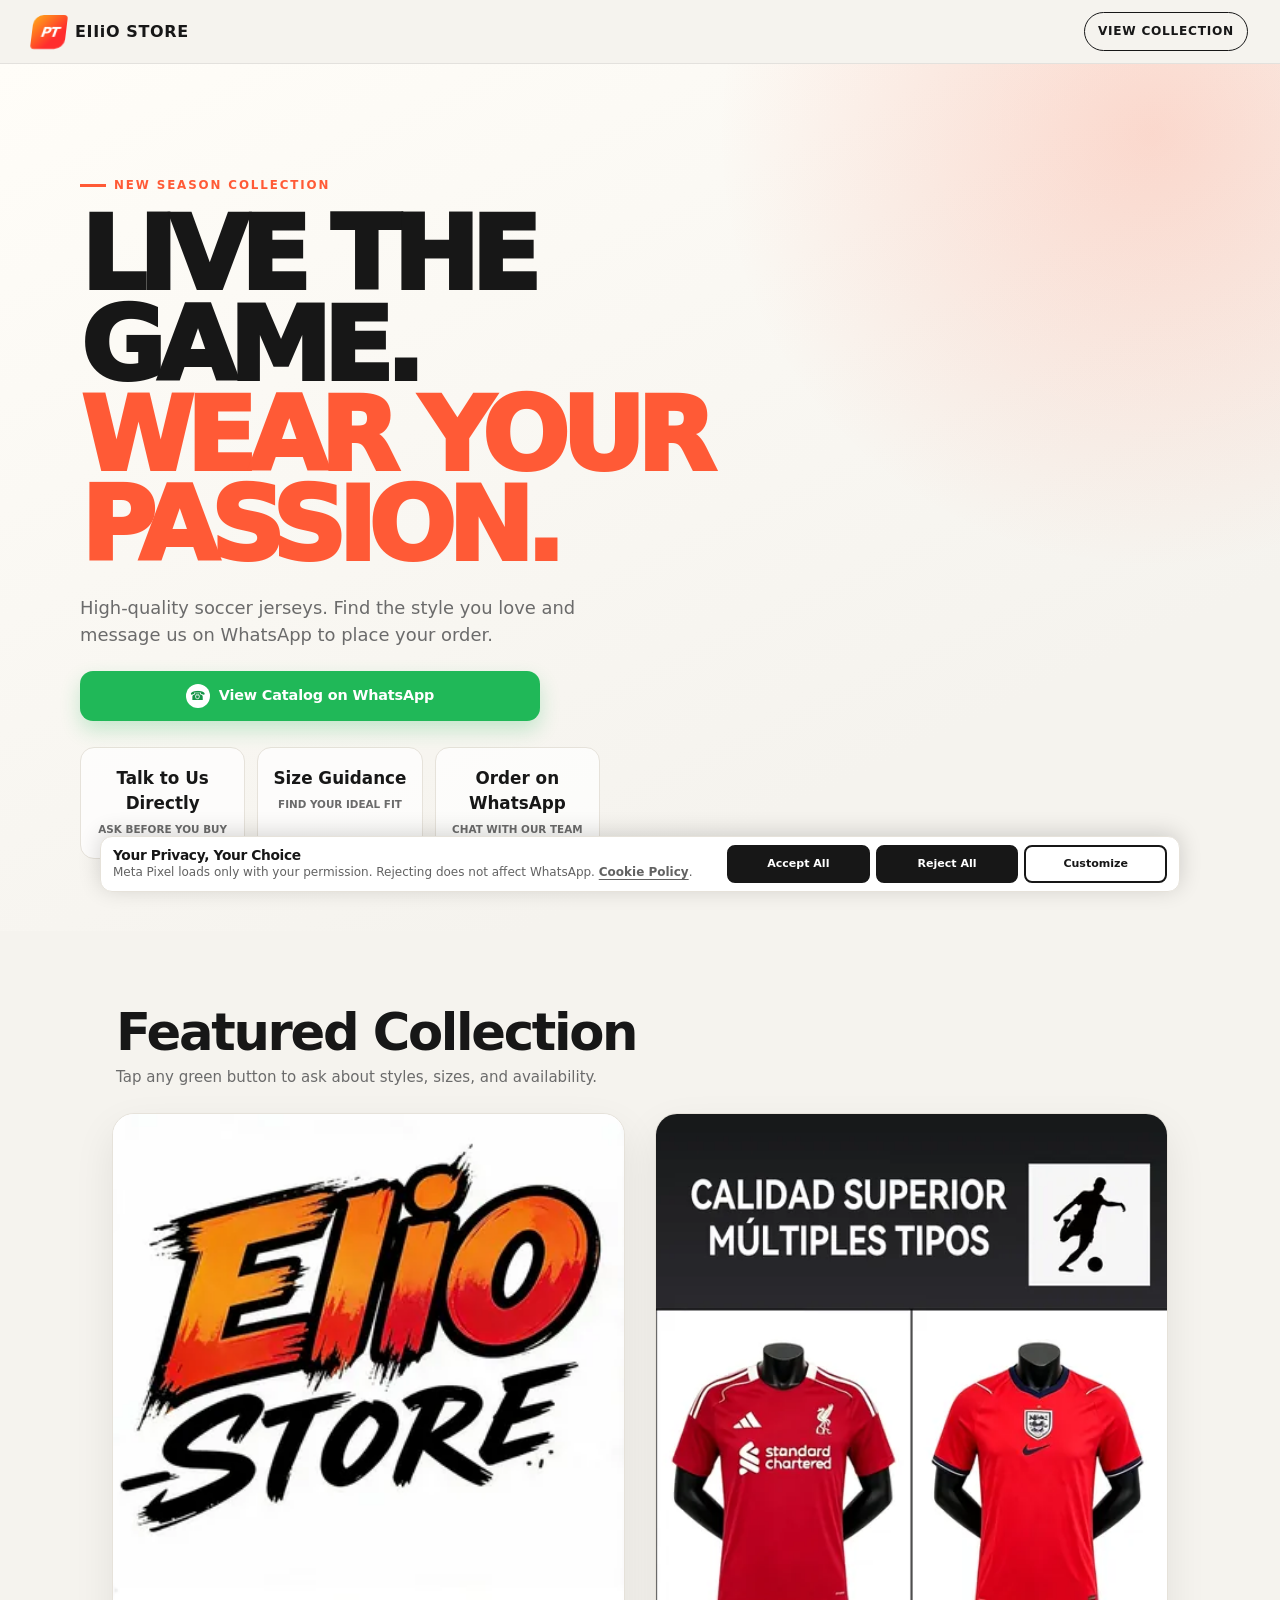
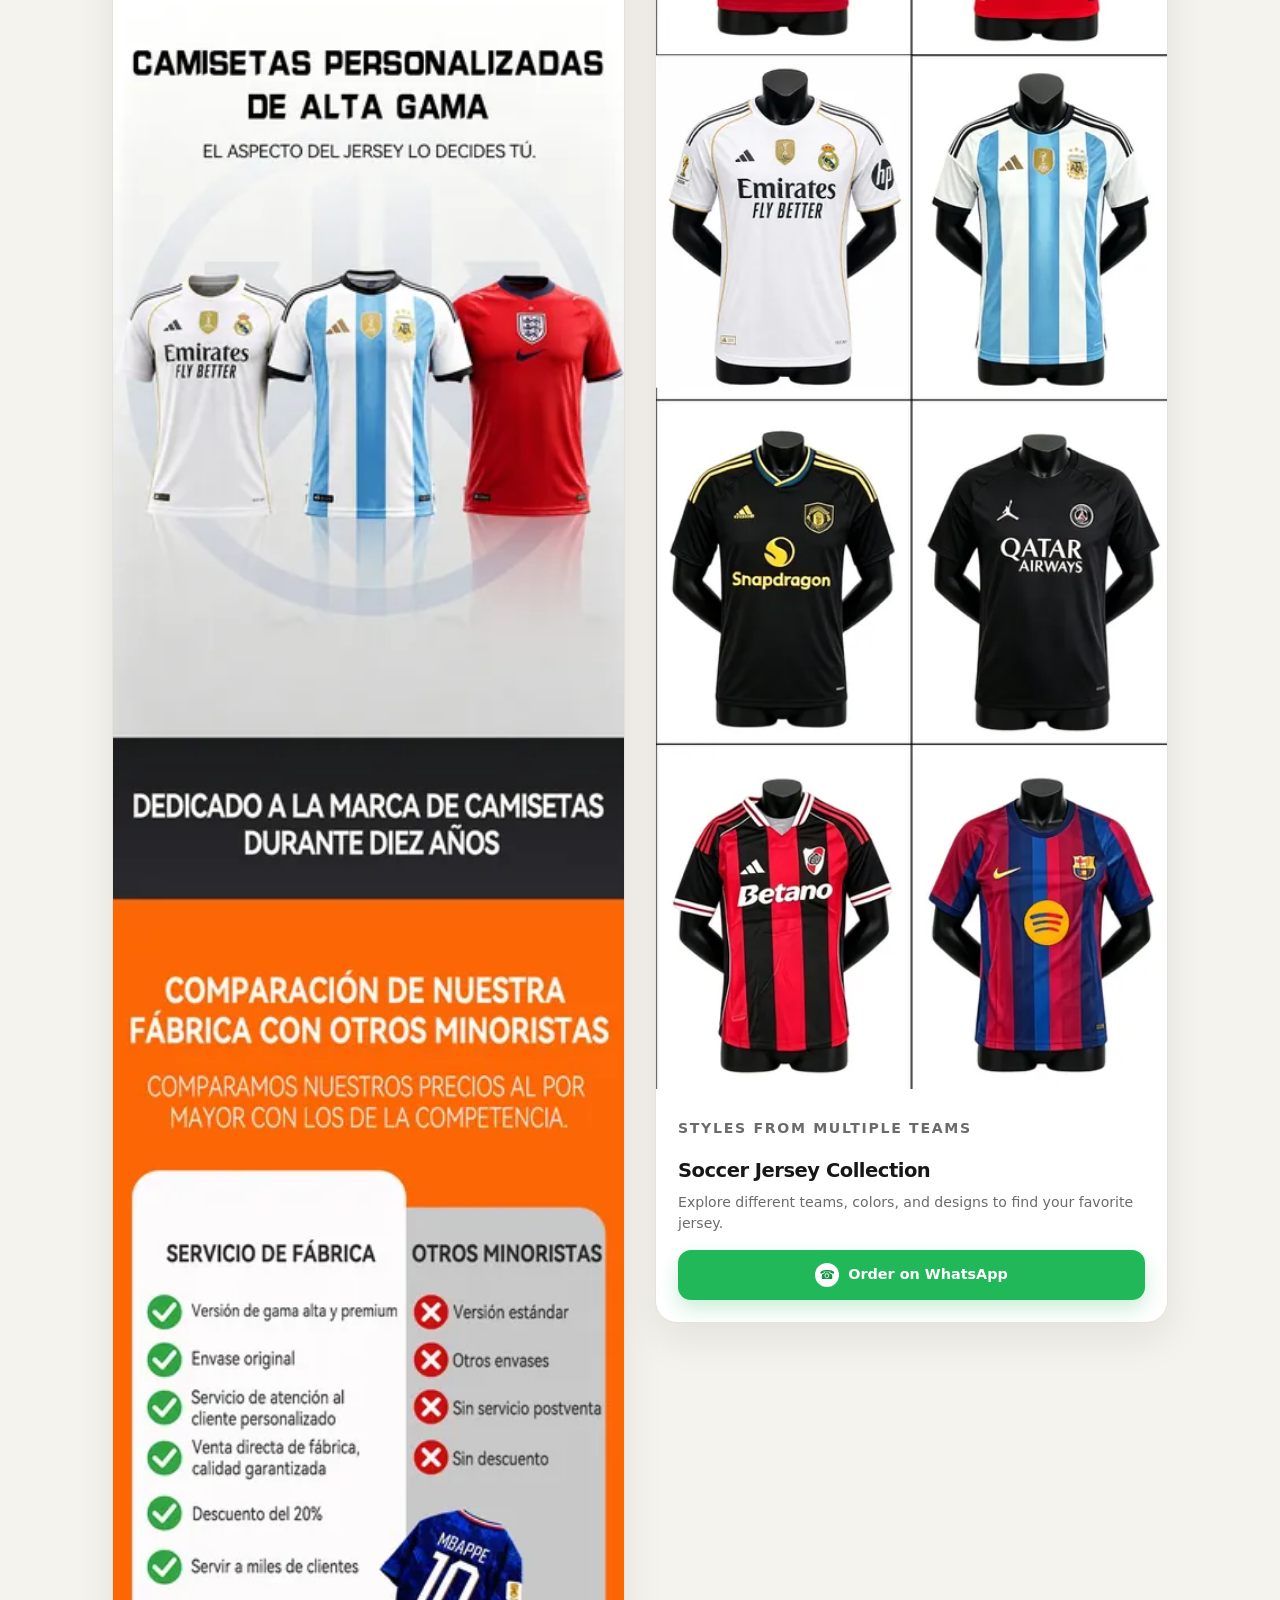
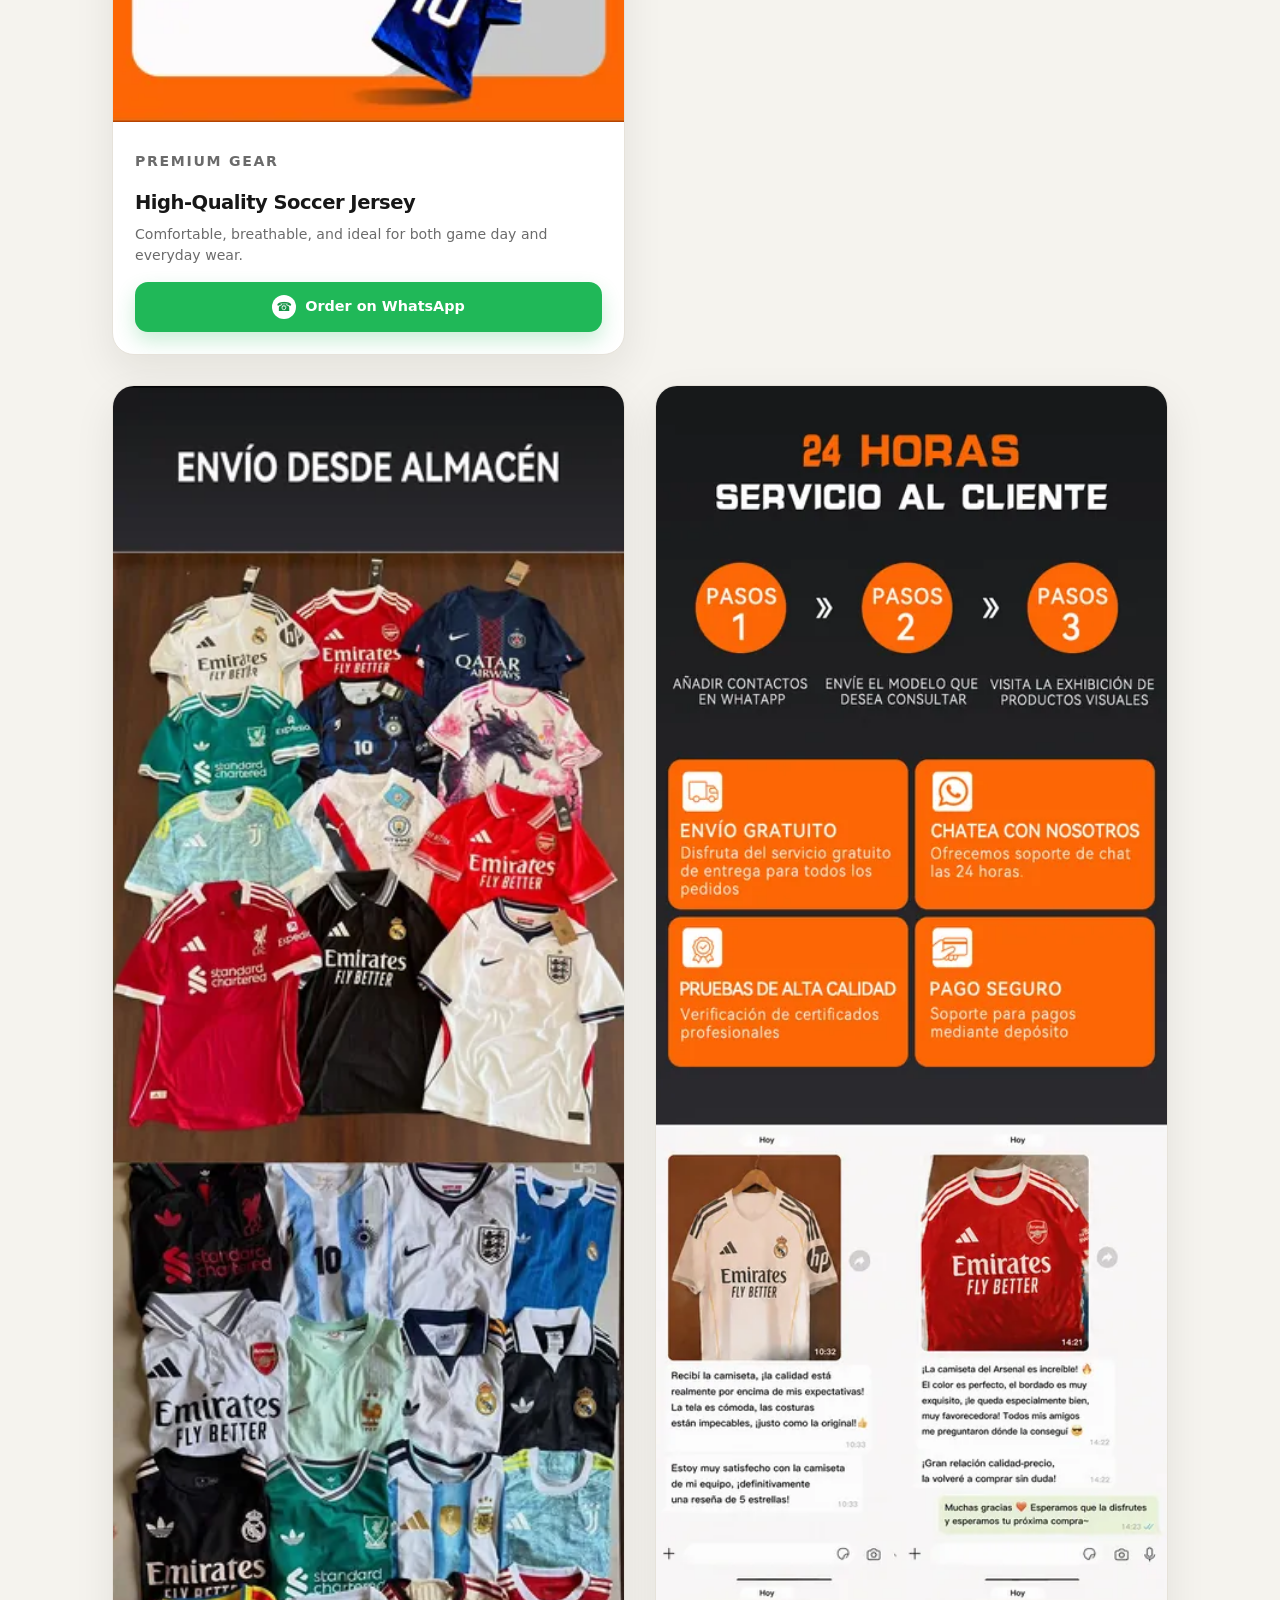
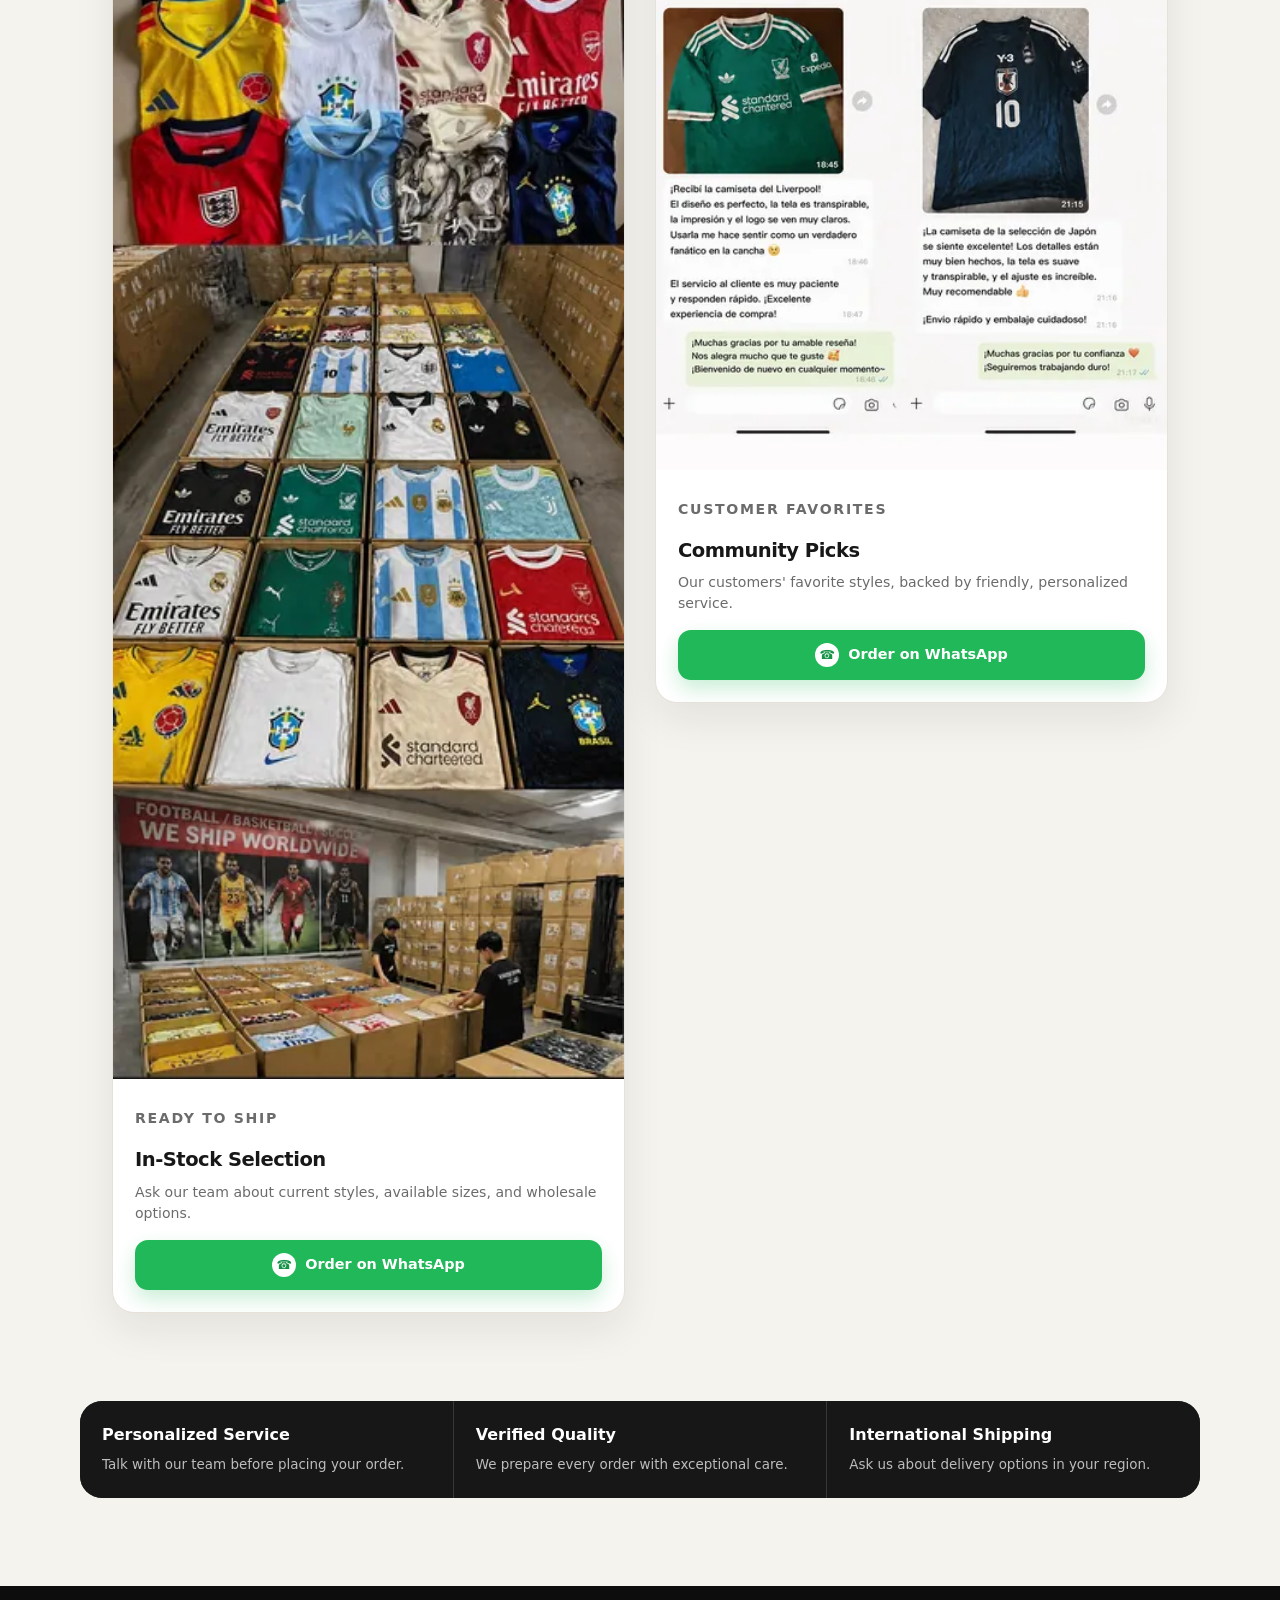
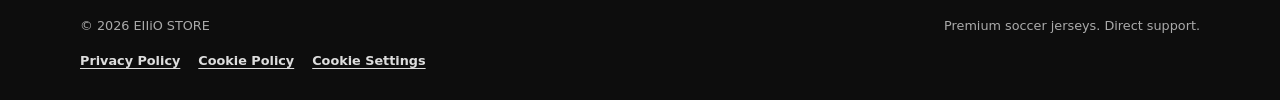
==== index.html @ 29cdb8a1 "Add files via upload" ====
<!doctype html>
<html lang="en">
<head>
  <meta charset="utf-8">
  <meta name="viewport" content="width=device-width, initial-scale=1">
  <meta name="description" content="Explore football-inspired jerseys, multiple styles and personalized name and number options. Contact us on WhatsApp for product details.">
  <meta name="theme-color" content="#171717">
  <meta property="og:title" content="EIIiO STORE | Football Jerseys">
  <meta property="og:description" content="Explore football-inspired jerseys and personalized jersey options. Contact us on WhatsApp for more details.">
  <title>EIIiO STORE | Football Jerseys</title>
  <link rel="stylesheet" href="cookie-consent.css">
  <style>
    :root {
      --ink: #171717;
      --muted: #6b6b6b;
      --paper: #f5f3ee;
      --card: #ffffff;
      --accent: #ff5a36;
      --whatsapp: #20b858;
      --whatsapp-dark: #159447;
      --line: #e6e2da;
      --shadow: 0 16px 40px rgba(30, 24, 18, 0.08);
    }

    * { box-sizing: border-box; }

    html { scroll-behavior: smooth; }

    body {
      margin: 0;
      overflow-x: hidden;
      background: var(--paper);
      color: var(--ink);
      font-family: Inter, ui-sans-serif, system-ui, -apple-system, BlinkMacSystemFont, "Segoe UI", sans-serif;
      line-height: 1.5;
      -webkit-font-smoothing: antialiased;
    }

    img {
      display: block;
      width: 100%;
      height: auto;
    }

    a { color: inherit; }

    .site-header {
      position: sticky;
      top: 0;
      z-index: 20;
      display: flex;
      align-items: center;
      justify-content: space-between;
      min-height: 64px;
      padding: 0 18px;
      background: rgba(245, 243, 238, 0.94);
      border-bottom: 1px solid rgba(23, 23, 23, 0.08);
      backdrop-filter: blur(12px);
    }

    .brand {
      display: inline-flex;
      align-items: center;
      gap: 9px;
      color: var(--ink);
      font-size: 1rem;
      font-weight: 900;
      letter-spacing: 0.04em;
      text-decoration: none;
    }

    .brand-mark {
      display: grid;
      width: 34px;
      height: 34px;
      place-items: center;
      color: #fff;
      background: linear-gradient(135deg, #ffac18, #ff2d2d 68%);
      border-radius: 10px 4px 10px 4px;
      font-size: 0.85rem;
      font-style: italic;
      letter-spacing: -0.06em;
      transform: skew(-7deg);
    }

    .header-link {
      padding: 9px 13px;
      border: 1px solid var(--ink);
      border-radius: 999px;
      font-size: 0.76rem;
      font-weight: 800;
      letter-spacing: 0.06em;
      text-decoration: none;
      text-transform: uppercase;
    }

    .hero {
      overflow: hidden;
      padding: 28px 20px 42px;
      background:
        radial-gradient(circle at 90% 8%, rgba(255, 90, 54, 0.2), transparent 31%),
        linear-gradient(155deg, #fffdf8 0%, #f5f3ee 76%);
    }

    .hero-inner,
    .catalog,
    .benefits,
    .footer-inner {
      width: min(100%, 1120px);
      margin-inline: auto;
    }

    .eyebrow {
      display: inline-flex;
      align-items: center;
      gap: 8px;
      margin: 0 0 16px;
      color: var(--accent);
      font-size: 0.74rem;
      font-weight: 900;
      letter-spacing: 0.16em;
      text-transform: uppercase;
    }

    .eyebrow::before {
      width: 26px;
      height: 3px;
      background: currentColor;
      content: "";
    }

    h1 {
      max-width: 760px;
      margin: 0;
      font-size: clamp(2.75rem, 13vw, 6.4rem);
      font-weight: 950;
      letter-spacing: -0.075em;
      line-height: 0.88;
      text-transform: uppercase;
    }

    h1 span { color: var(--accent); }

    .hero-copy {
      max-width: 580px;
      margin: 16px 0 0;
      color: var(--muted);
      font-size: 1rem;
    }

    .hero-cta {
      max-width: 460px;
      min-height: 56px;
      margin-top: 16px;
      font-size: 1rem;
      letter-spacing: -0.01em;
      box-shadow: 0 12px 28px rgba(32, 184, 88, 0.3);
    }

    .hero-stats {
      display: grid;
      grid-template-columns: repeat(3, 1fr);
      gap: 8px;
      margin-top: 26px;
    }

    .stat {
      padding: 14px 8px;
      background: rgba(255, 255, 255, 0.72);
      border: 1px solid var(--line);
      border-radius: 14px;
      text-align: center;
    }

    .stat strong {
      display: block;
      font-size: 0.94rem;
      font-weight: 900;
    }

    .stat span {
      color: var(--muted);
      font-size: 0.65rem;
      font-weight: 700;
      text-transform: uppercase;
    }

    .catalog { padding: 54px 16px 62px; }

    .section-heading {
      margin-bottom: 24px;
      padding-inline: 4px;
    }

    .section-heading h2 {
      margin: 0 0 8px;
      font-size: clamp(1.85rem, 8vw, 3.2rem);
      letter-spacing: -0.045em;
      line-height: 1;
    }

    .section-heading p {
      margin: 0;
      color: var(--muted);
      font-size: 0.94rem;
    }

    .product-grid {
      display: grid;
      gap: 18px;
    }

    .product-card {
      overflow: hidden;
      background: var(--card);
      border: 1px solid var(--line);
      border-radius: 22px;
      box-shadow: var(--shadow);
    }

    .product-image-wrap {
      overflow: hidden;
      background: #eee;
    }

    .product-card img {
      transition: transform 0.45s ease;
    }

    .product-card:hover img { transform: scale(1.012); }

    .product-info { padding: 18px; }

    .product-kicker {
      margin: 0 0 5px;
      color: var(--accent);
      font-size: 0.7rem;
      font-weight: 900;
      letter-spacing: 0.12em;
      text-transform: uppercase;
    }

    .product-info h3 {
      margin: 0;
      font-size: 1.22rem;
      letter-spacing: -0.025em;
    }

    .product-info p {
      margin: 7px 0 16px;
      color: var(--muted);
      font-size: 0.88rem;
    }

    .whatsapp-button {
      display: flex;
      align-items: center;
      justify-content: center;
      gap: 9px;
      width: 100%;
      min-height: 50px;
      padding: 12px 16px;
      color: #fff;
      background: var(--whatsapp);
      border-radius: 13px;
      box-shadow: 0 9px 20px rgba(32, 184, 88, 0.24);
      font-size: 0.9rem;
      font-weight: 850;
      text-decoration: none;
      transition: background 0.2s ease, transform 0.2s ease, box-shadow 0.2s ease;
    }

    .whatsapp-button[href*="wa.me"],
    .whatsapp-button[href*="api.whatsapp.com"],
    .whatsapp-button[href*="19715072257"] {
      animation: whatsapp-gentle-shake 4s ease-in-out infinite;
      transform-origin: center;
      will-change: transform, box-shadow;
    }

    @keyframes whatsapp-gentle-shake {
      0%, 85%, 100% {
        box-shadow: 0 9px 20px rgba(32, 184, 88, 0.24);
        transform: translateX(0) scale(1);
      }
      87% {
        box-shadow: 0 11px 24px rgba(32, 184, 88, 0.34);
        transform: translateX(-2px) scale(1.012);
      }
      89.5% {
        box-shadow: 0 12px 26px rgba(32, 184, 88, 0.38);
        transform: translateX(2px) scale(1.016);
      }
      92% {
        box-shadow: 0 12px 26px rgba(32, 184, 88, 0.38);
        transform: translateX(-2px) scale(1.016);
      }
      94.5% {
        box-shadow: 0 11px 24px rgba(32, 184, 88, 0.34);
        transform: translateX(2px) scale(1.012);
      }
      97% {
        box-shadow: 0 10px 22px rgba(32, 184, 88, 0.3);
        transform: translateX(-1px) scale(1.006);
      }
    }

    .whatsapp-button::before {
      display: grid;
      width: 24px;
      height: 24px;
      place-items: center;
      background: #fff;
      border-radius: 50%;
      color: var(--whatsapp-dark);
      content: "☎";
      font-size: 0.78rem;
    }

    .whatsapp-button:hover,
    .whatsapp-button:focus-visible {
      animation: none;
      background: var(--whatsapp-dark);
      box-shadow: 0 10px 24px rgba(21, 148, 71, 0.32);
      transform: translateY(-2px);
    }

    .whatsapp-button:focus-visible,
    .header-link:focus-visible,
    .brand:focus-visible {
      outline: 3px solid rgba(255, 90, 54, 0.4);
      outline-offset: 3px;
    }

    .benefits-section {
      padding: 0 16px 64px;
    }

    .benefits {
      display: grid;
      gap: 1px;
      overflow: hidden;
      background: #383838;
      border-radius: 22px;
    }

    .benefit {
      padding: 22px;
      color: #fff;
      background: var(--ink);
    }

    .benefit strong {
      display: block;
      margin-bottom: 5px;
      font-size: 1rem;
    }

    .benefit span {
      color: #bdbdbd;
      font-size: 0.84rem;
    }

    footer {
      padding: 30px 20px;
      color: #aaa;
      background: #0d0d0d;
      font-size: 0.8rem;
    }

    .footer-inner {
      display: flex;
      flex-wrap: wrap;
      justify-content: space-between;
      gap: 8px 20px;
    }

    .footer-links {
      display: flex;
      flex-basis: 100%;
      flex-wrap: wrap;
      gap: 8px 18px;
      margin-top: 8px;
    }

    .footer-links a {
      color: #ddd;
      font-weight: 700;
      text-decoration-thickness: 1px;
      text-underline-offset: 3px;
    }

    .footer-links a:hover,
    .footer-links a:focus-visible {
      color: #fff;
      outline: 2px solid rgba(255, 90, 54, 0.6);
      outline-offset: 3px;
    }

    @media (min-width: 700px) {
      .site-header { padding-inline: 32px; }
      .hero { padding: 88px 32px 72px; }
      .hero-copy { margin-top: 24px; font-size: 1.12rem; }
      .hero-cta { margin-top: 22px; }
      .hero-stats { max-width: 520px; gap: 12px; }
      .stat { padding: 18px 12px; }
      .stat strong { font-size: 1.05rem; }
      .catalog { padding: 76px 32px 88px; }
      .product-grid { grid-template-columns: repeat(2, minmax(0, 1fr)); gap: 24px; align-items: start; }
      .product-info { padding: 22px; }
      .benefits-section { padding: 0 32px 88px; }
      .benefits { grid-template-columns: repeat(3, 1fr); }
    }

    @media (min-width: 1040px) {
      .hero { padding-top: 106px; }
      .product-grid { gap: 30px; }
    }

    @media (prefers-reduced-motion: reduce) {
      html { scroll-behavior: auto; }
      *, *::before, *::after { transition: none !important; }
      .whatsapp-button { animation: none !important; }
    }
  </style>
</head>
<body>
  <header class="site-header">
    <a class="brand" href="#top" aria-label="EIIiO STORE home">
      <span class="brand-mark">PT</span>
      <span>EIIiO STORE</span>
    </a>
    <a class="header-link" href="#collection">View Collection</a>
  </header>

  <main id="top">
    <section class="hero" aria-labelledby="hero-title">
      <div class="hero-inner">
        <p class="eyebrow">New Season Collection</p>
        <h1 id="hero-title">Live the Game.<br><span>Wear Your Passion.</span></h1>
        <p class="hero-copy">High-quality soccer jerseys. Find the style you love and message us on WhatsApp to place your order.</p>
        <a class="whatsapp-button hero-cta" href="https://wa.me/19715072257?text=Hi!%20%F0%9F%91%8B%20I'm%20interested%20in%20your%20football%20jerseys.%20Could%20you%20please%20send%20me%20more%20details%3F%20%E2%9A%BD" target="_blank" rel="noopener">View Catalog on WhatsApp</a>
        <div class="hero-stats" aria-label="Store services">
          <div class="stat"><strong>Talk to Us Directly</strong><span>Ask before you buy</span></div>
          <div class="stat"><strong>Size Guidance</strong><span>Find your ideal fit</span></div>
          <div class="stat"><strong>Order on WhatsApp</strong><span>Chat with our team</span></div>
        </div>
      </div>
    </section>

    <section class="catalog" id="collection" aria-labelledby="collection-title">
      <div class="section-heading">
        <h2 id="collection-title">Featured Collection</h2>
        <p>Tap any green button to ask about styles, sizes, and availability.</p>
      </div>

      <div class="product-grid">
        <article class="product-card">
          <div class="product-image-wrap">
            <img src="images/product-01.webp" alt="Premium soccer jersey and EIIiO STORE service information" loading="eager">
          </div>
          <div class="product-info">
            <p class="product-kicker">Premium Gear</p>
            <h3>High-Quality Soccer Jersey</h3>
            <p>Comfortable, breathable, and ideal for both game day and everyday wear.</p>
            <a class="whatsapp-button" href="https://wa.me/19715072257?text=Hi!%20%F0%9F%91%8B%20I'm%20interested%20in%20your%20football%20jerseys.%20Could%20you%20please%20send%20me%20more%20details%3F%20%E2%9A%BD" data-product="Product 01" target="_blank" rel="noopener">Order on WhatsApp</a>
          </div>
        </article>

        <article class="product-card">
          <div class="product-image-wrap">
            <img src="images/product-02.webp" alt="Assorted soccer jerseys in different colors with close-up construction details" loading="lazy">
          </div>
          <div class="product-info">
            <p class="product-kicker">Styles from Multiple Teams</p>
            <h3>Soccer Jersey Collection</h3>
            <p>Explore different teams, colors, and designs to find your favorite jersey.</p>
            <a class="whatsapp-button" href="https://wa.me/19715072257?text=Hi!%20%F0%9F%91%8B%20I'm%20interested%20in%20your%20football%20jerseys.%20Could%20you%20please%20send%20me%20more%20details%3F%20%E2%9A%BD" data-product="Product 02" target="_blank" rel="noopener">Order on WhatsApp</a>
          </div>
        </article>

        <article class="product-card">
          <div class="product-image-wrap">
            <img src="images/product-03.webp" alt="Large shipment of soccer jerseys packed and ready to leave the warehouse" loading="lazy">
          </div>
          <div class="product-info">
            <p class="product-kicker">Ready to Ship</p>
            <h3>In-Stock Selection</h3>
            <p>Ask our team about current styles, available sizes, and wholesale options.</p>
            <a class="whatsapp-button" href="https://wa.me/19715072257?text=Hi!%20%F0%9F%91%8B%20I'm%20interested%20in%20your%20football%20jerseys.%20Could%20you%20please%20send%20me%20more%20details%3F%20%E2%9A%BD" data-product="Product 03" target="_blank" rel="noopener">Order on WhatsApp</a>
          </div>
        </article>

        <article class="product-card">
          <div class="product-image-wrap">
            <img src="images/product-04.webp" alt="Customer service steps and feedback about soccer jerseys" loading="lazy">
          </div>
          <div class="product-info">
            <p class="product-kicker">Customer Favorites</p>
            <h3>Community Picks</h3>
            <p>Our customers' favorite styles, backed by friendly, personalized service.</p>
            <a class="whatsapp-button" href="https://wa.me/19715072257?text=Hi!%20%F0%9F%91%8B%20I'm%20interested%20in%20your%20football%20jerseys.%20Could%20you%20please%20send%20me%20more%20details%3F%20%E2%9A%BD" data-product="Product 04" target="_blank" rel="noopener">Order on WhatsApp</a>
          </div>
        </article>
      </div>
    </section>

    <section class="benefits-section" aria-label="Benefits of shopping with us">
      <div class="benefits">
        <div class="benefit"><strong>Personalized Service</strong><span>Talk with our team before placing your order.</span></div>
        <div class="benefit"><strong>Verified Quality</strong><span>We prepare every order with exceptional care.</span></div>
        <div class="benefit"><strong>International Shipping</strong><span>Ask us about delivery options in your region.</span></div>
      </div>
    </section>
  </main>

  <footer>
    <div class="footer-inner">
      <span>© <span id="year"></span> EIIiO STORE</span>
      <span>Premium soccer jerseys. Direct support.</span>
      <nav class="footer-links" aria-label="Legal and privacy information">
        <a href="privacy.html">Privacy Policy</a>
        <a href="cookies.html">Cookie Policy</a>
        <a href="#configuracion-cookies" data-cookie-settings>Cookie Settings</a>
      </nav>
    </div>
  </footer>

  <script>
    document.getElementById("year").textContent = new Date().getFullYear();

    document.querySelectorAll("[data-product]").forEach(function (button) {
      var product = button.getAttribute("data-product");
      var message = "Hi! 👋 I'm interested in your football jerseys. Could you please send me more details? ⚽";
      button.href = "https://wa.me/19715072257?text=" + encodeURIComponent(message);
    });
  </script>
  <script src="cookie-consent.js" data-meta-pixel-id="1118450853846312" defer></script>
</body>
</html>
---- cookie-consent.css ----
:root {
  --consent-ink: #171717;
  --consent-muted: #626262;
  --consent-paper: #f5f3ee;
  --consent-card: #ffffff;
  --consent-accent: #ff5a36;
  --consent-line: #e6e2da;
}

.cookie-consent[hidden],
.cookie-consent-panel[hidden] {
  display: none !important;
}

.cookie-consent {
  position: fixed;
  right: 0;
  bottom: 0;
  left: 0;
  z-index: 1000;
  display: flex;
  align-items: flex-end;
  justify-content: center;
  padding: 6px max(6px, env(safe-area-inset-right)) calc(6px + env(safe-area-inset-bottom)) max(6px, env(safe-area-inset-left));
  pointer-events: none;
}

.cookie-consent-card {
  width: min(100%, 1080px);
  max-height: min(62vh, 520px);
  overflow-y: auto;
  padding: 10px;
  pointer-events: auto;
  color: var(--consent-ink);
  background: var(--consent-card);
  border: 1px solid var(--consent-line);
  border-radius: 12px;
  box-shadow: 0 -3px 22px rgba(0, 0, 0, 0.16);
  font-family: Inter, ui-sans-serif, system-ui, -apple-system, BlinkMacSystemFont, "Segoe UI", sans-serif;
  overscroll-behavior: contain;
}

.cookie-consent-card h2 {
  margin: 0 0 4px;
  font-size: 1rem;
  letter-spacing: -0.025em;
  line-height: 1.15;
}

.cookie-consent-card p {
  margin: 0;
  color: var(--consent-muted);
  font-size: 0.75rem;
  line-height: 1.3;
}

.cookie-consent-card a {
  color: inherit;
  font-weight: 750;
  text-decoration-thickness: 1px;
  text-underline-offset: 3px;
}

.cookie-consent-actions {
  display: grid;
  grid-template-columns: repeat(2, minmax(0, 1fr));
  gap: 6px;
  margin-top: 8px;
}

.cookie-consent-button {
  min-height: 38px;
  padding: 5px 4px;
  border: 2px solid var(--consent-ink);
  border-radius: 8px;
  cursor: pointer;
  font: inherit;
  font-size: 0.69rem;
  font-weight: 850;
  line-height: 1.15;
}

.cookie-consent-summary .cookie-consent-actions {
  grid-template-columns: repeat(3, minmax(0, 1fr));
}

.cookie-consent-summary h2 {
  margin-bottom: 2px;
  font-size: 0.86rem;
}

.cookie-consent-summary p {
  display: -webkit-box;
  overflow: hidden;
  font-size: 12px;
  line-height: 1.25;
  -webkit-box-orient: vertical;
  -webkit-line-clamp: 2;
}

.cookie-consent-settings .cookie-consent-button[data-cookie-action="save"] {
  grid-column: 1 / -1;
}

.cookie-consent-button[data-cookie-action="accept"],
.cookie-consent-button[data-cookie-action="reject"] {
  color: #fff;
  background: var(--consent-ink);
}

.cookie-consent-button[data-cookie-action="configure"],
.cookie-consent-button[data-cookie-action="save"],
.cookie-consent-button[data-cookie-action="close"] {
  color: var(--consent-ink);
  background: #fff;
}

.cookie-consent-button:hover,
.cookie-consent-button:focus-visible {
  border-color: var(--consent-accent);
  outline: 3px solid rgba(255, 90, 54, 0.3);
  outline-offset: 2px;
}

.cookie-consent-options {
  display: grid;
  gap: 8px;
  margin-top: 12px;
}

.cookie-consent-option {
  display: grid;
  grid-template-columns: 1fr auto;
  gap: 8px 14px;
  align-items: center;
  padding: 11px;
  background: var(--consent-paper);
  border: 1px solid var(--consent-line);
  border-radius: 14px;
}

.cookie-consent-option strong {
  display: block;
  margin-bottom: 3px;
}

.cookie-consent-option span {
  display: block;
  color: var(--consent-muted);
  font-size: 0.82rem;
}

.cookie-consent-toggle {
  width: 22px;
  height: 22px;
  margin: 0;
  accent-color: var(--consent-accent);
}

.cookie-consent-note {
  margin-top: 10px !important;
  font-size: 0.72rem !important;
}

@media (min-width: 760px) {
  .cookie-consent {
    padding: 8px 20px calc(8px + env(safe-area-inset-bottom));
  }

  .cookie-consent-card {
    padding: 8px 12px;
  }

  .cookie-consent-summary {
    display: grid;
    grid-template-columns: minmax(0, 1fr) auto;
    gap: 14px;
    align-items: center;
  }

  .cookie-consent-summary .cookie-consent-actions {
    grid-template-columns: repeat(3, minmax(0, 1fr));
    min-width: 440px;
    margin-top: 0;
  }

  .cookie-consent-settings .cookie-consent-actions {
    grid-template-columns: repeat(3, minmax(0, 1fr));
  }

  .cookie-consent-settings .cookie-consent-button[data-cookie-action="save"] {
    grid-column: auto;
  }
}

@media (prefers-reduced-motion: reduce) {
  .cookie-consent-card,
  .cookie-consent-button {
    scroll-behavior: auto;
    transition: none !important;
  }
}
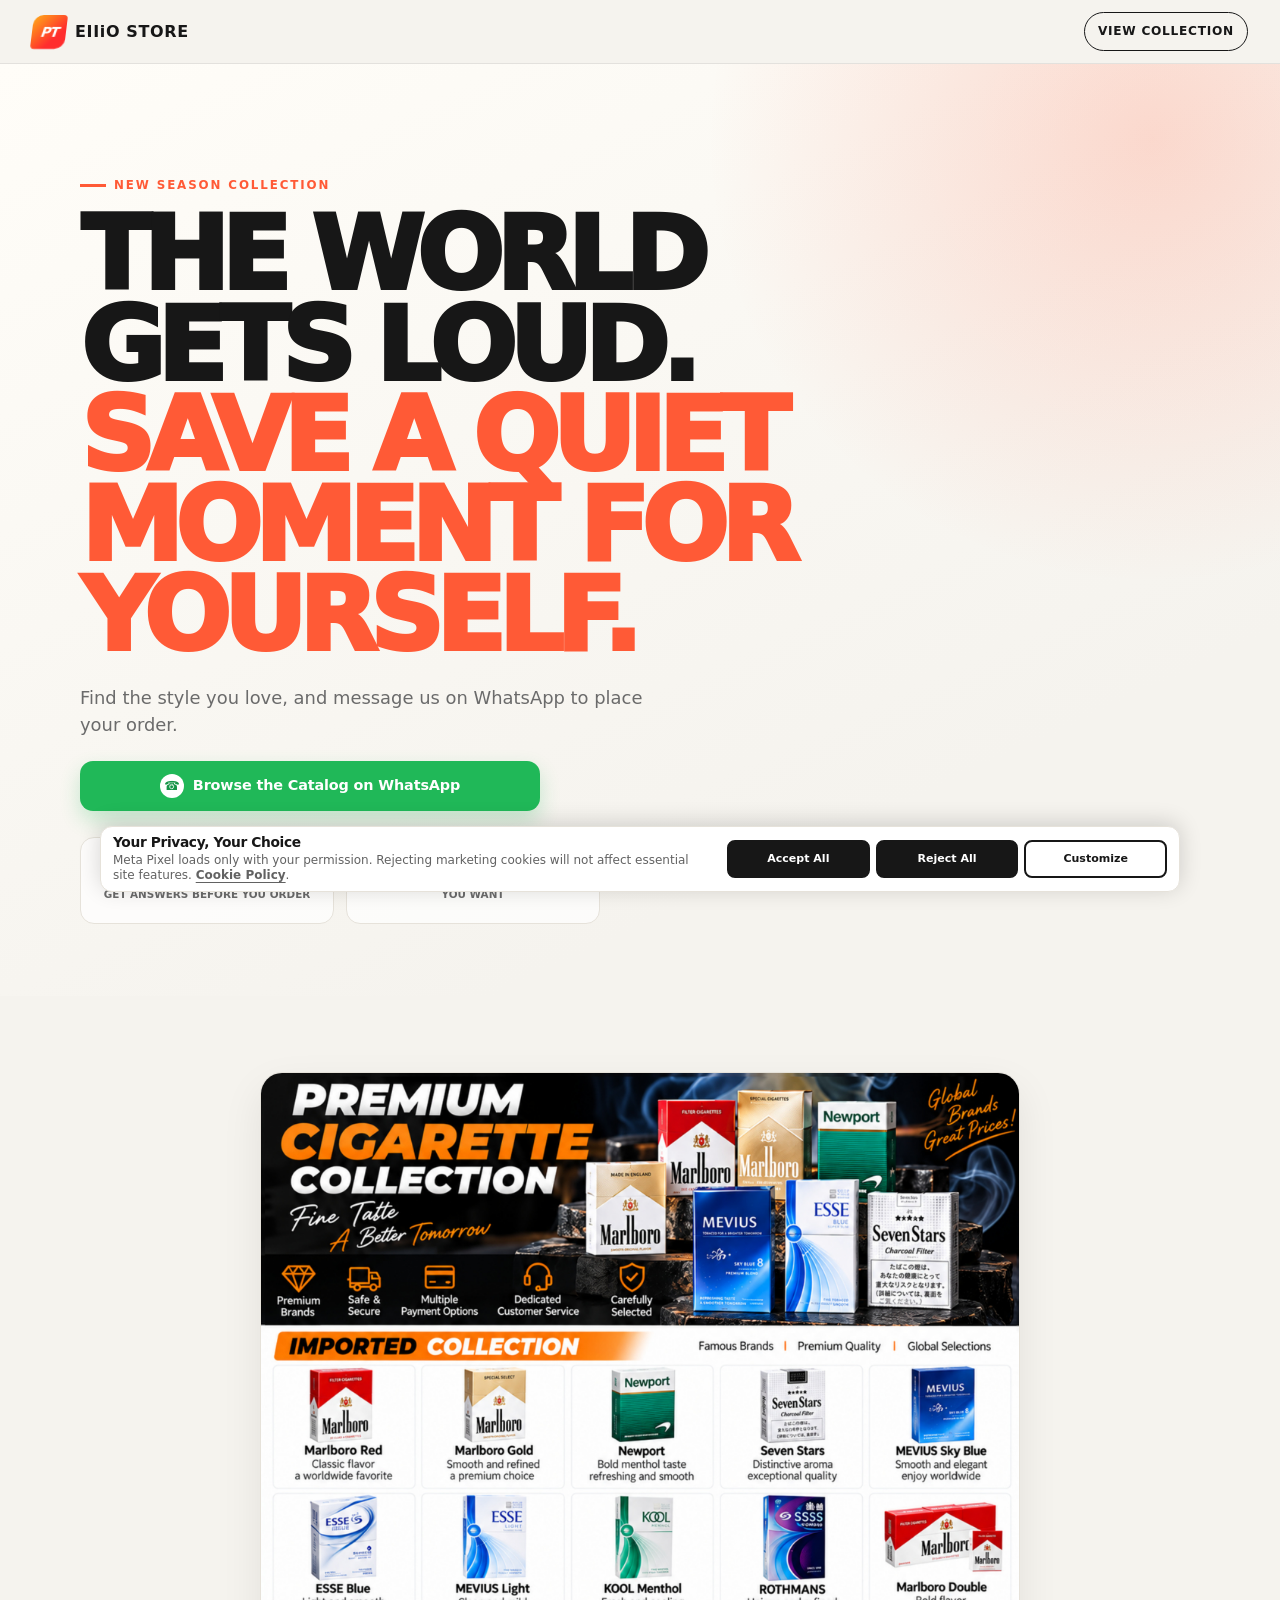
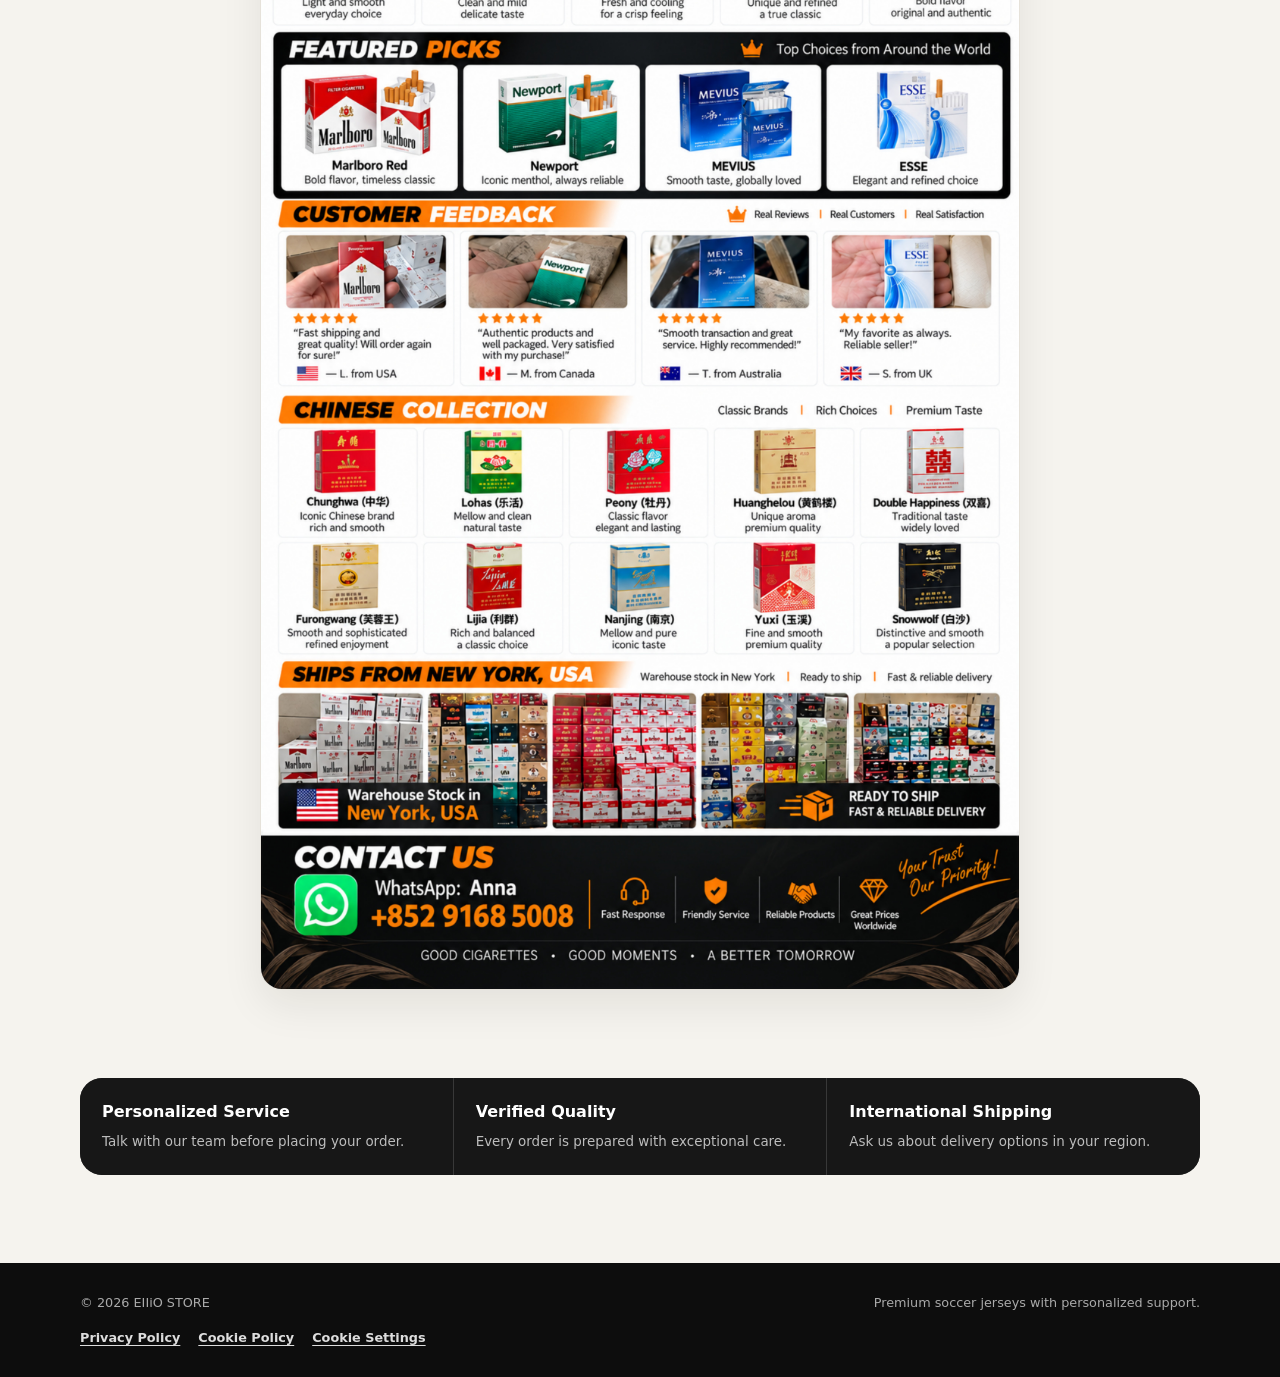
==== commit b5d9368f: "Update landing page" ====
--- a/index.html
+++ b/index.html
@@ -3,11 +3,11 @@
 <head>
   <meta charset="utf-8">
   <meta name="viewport" content="width=device-width, initial-scale=1">
-  <meta name="description" content="Explore football-inspired jerseys, multiple styles and personalized name and number options. Contact us on WhatsApp for product details.">
+  <meta name="description" content="Shop high-quality soccer jerseys in a variety of styles, with personalized name-and-number options. Message us on WhatsApp for product details.">
   <meta name="theme-color" content="#171717">
-  <meta property="og:title" content="EIIiO STORE | Football Jerseys">
-  <meta property="og:description" content="Explore football-inspired jerseys and personalized jersey options. Contact us on WhatsApp for more details.">
-  <title>EIIiO STORE | Football Jerseys</title>
+  <meta property="og:title" content="EIIiO STORE | Soccer Jerseys">
+  <meta property="og:description" content="Shop high-quality soccer jerseys and personalized name-and-number options. Message us on WhatsApp for details.">
+  <title>EIIiO STORE | Soccer Jerseys</title>
   <link rel="stylesheet" href="cookie-consent.css">
   <style>
     :root {
@@ -159,7 +159,7 @@
 
     .hero-stats {
       display: grid;
-      grid-template-columns: repeat(3, 1fr);
+      grid-template-columns: repeat(2, 1fr);
       gap: 8px;
       margin-top: 26px;
     }
@@ -208,6 +208,9 @@
     .product-grid {
       display: grid;
       gap: 18px;
+      width: 100%;
+      max-width: 760px;
+      margin-inline: auto;
     }
 
     .product-card {
@@ -228,29 +231,6 @@
     }
 
     .product-card:hover img { transform: scale(1.012); }
-
-    .product-info { padding: 18px; }
-
-    .product-kicker {
-      margin: 0 0 5px;
-      color: var(--accent);
-      font-size: 0.7rem;
-      font-weight: 900;
-      letter-spacing: 0.12em;
-      text-transform: uppercase;
-    }
-
-    .product-info h3 {
-      margin: 0;
-      font-size: 1.22rem;
-      letter-spacing: -0.025em;
-    }
-
-    .product-info p {
-      margin: 7px 0 16px;
-      color: var(--muted);
-      font-size: 0.88rem;
-    }
 
     .whatsapp-button {
       display: flex;
@@ -272,7 +252,7 @@
 
     .whatsapp-button[href*="wa.me"],
     .whatsapp-button[href*="api.whatsapp.com"],
-    .whatsapp-button[href*="19715072257"] {
+    .whatsapp-button[href*="85291685008"] {
       animation: whatsapp-gentle-shake 4s ease-in-out infinite;
       transform-origin: center;
       will-change: transform, box-shadow;
@@ -406,8 +386,7 @@
       .stat { padding: 18px 12px; }
       .stat strong { font-size: 1.05rem; }
       .catalog { padding: 76px 32px 88px; }
-      .product-grid { grid-template-columns: repeat(2, minmax(0, 1fr)); gap: 24px; align-items: start; }
-      .product-info { padding: 22px; }
+      .product-grid { grid-template-columns: minmax(0, 1fr); gap: 24px; align-items: start; }
       .benefits-section { padding: 0 32px 88px; }
       .benefits { grid-template-columns: repeat(3, 1fr); }
     }
@@ -437,69 +416,21 @@
     <section class="hero" aria-labelledby="hero-title">
       <div class="hero-inner">
         <p class="eyebrow">New Season Collection</p>
-        <h1 id="hero-title">Live the Game.<br><span>Wear Your Passion.</span></h1>
-        <p class="hero-copy">High-quality soccer jerseys. Find the style you love and message us on WhatsApp to place your order.</p>
-        <a class="whatsapp-button hero-cta" href="https://wa.me/19715072257?text=Hi!%20%F0%9F%91%8B%20I'm%20interested%20in%20your%20football%20jerseys.%20Could%20you%20please%20send%20me%20more%20details%3F%20%E2%9A%BD" target="_blank" rel="noopener">View Catalog on WhatsApp</a>
+        <h1 id="hero-title">The world gets loud.<br><span>Save a quiet moment for yourself.</span></h1>
+        <p class="hero-copy">Find the style you love, and message us on WhatsApp to place your order.</p>
+        <a class="whatsapp-button hero-cta" href="https://wa.me/85291685008?text=Hello!%20I%E2%80%99m%20very%20interested%20in%20your%20products.%20Could%20you%20please%20provide%20me%20with%20more%20detailed%20information%3F" target="_blank" rel="noopener">Browse the Catalog on WhatsApp</a>
         <div class="hero-stats" aria-label="Store services">
-          <div class="stat"><strong>Talk to Us Directly</strong><span>Ask before you buy</span></div>
-          <div class="stat"><strong>Size Guidance</strong><span>Find your ideal fit</span></div>
-          <div class="stat"><strong>Order on WhatsApp</strong><span>Chat with our team</span></div>
+          <div class="stat"><strong>Chat With Us</strong><span>Get answers before you order</span></div>
+          <div class="stat"><strong>Find the Product</strong><span>You Want</span></div>
         </div>
       </div>
     </section>
 
-    <section class="catalog" id="collection" aria-labelledby="collection-title">
-      <div class="section-heading">
-        <h2 id="collection-title">Featured Collection</h2>
-        <p>Tap any green button to ask about styles, sizes, and availability.</p>
-      </div>
-
+    <section class="catalog" id="collection">
       <div class="product-grid">
         <article class="product-card">
           <div class="product-image-wrap">
-            <img src="images/product-01.webp" alt="Premium soccer jersey and EIIiO STORE service information" loading="eager">
-          </div>
-          <div class="product-info">
-            <p class="product-kicker">Premium Gear</p>
-            <h3>High-Quality Soccer Jersey</h3>
-            <p>Comfortable, breathable, and ideal for both game day and everyday wear.</p>
-            <a class="whatsapp-button" href="https://wa.me/19715072257?text=Hi!%20%F0%9F%91%8B%20I'm%20interested%20in%20your%20football%20jerseys.%20Could%20you%20please%20send%20me%20more%20details%3F%20%E2%9A%BD" data-product="Product 01" target="_blank" rel="noopener">Order on WhatsApp</a>
-          </div>
-        </article>
-
-        <article class="product-card">
-          <div class="product-image-wrap">
-            <img src="images/product-02.webp" alt="Assorted soccer jerseys in different colors with close-up construction details" loading="lazy">
-          </div>
-          <div class="product-info">
-            <p class="product-kicker">Styles from Multiple Teams</p>
-            <h3>Soccer Jersey Collection</h3>
-            <p>Explore different teams, colors, and designs to find your favorite jersey.</p>
-            <a class="whatsapp-button" href="https://wa.me/19715072257?text=Hi!%20%F0%9F%91%8B%20I'm%20interested%20in%20your%20football%20jerseys.%20Could%20you%20please%20send%20me%20more%20details%3F%20%E2%9A%BD" data-product="Product 02" target="_blank" rel="noopener">Order on WhatsApp</a>
-          </div>
-        </article>
-
-        <article class="product-card">
-          <div class="product-image-wrap">
-            <img src="images/product-03.webp" alt="Large shipment of soccer jerseys packed and ready to leave the warehouse" loading="lazy">
-          </div>
-          <div class="product-info">
-            <p class="product-kicker">Ready to Ship</p>
-            <h3>In-Stock Selection</h3>
-            <p>Ask our team about current styles, available sizes, and wholesale options.</p>
-            <a class="whatsapp-button" href="https://wa.me/19715072257?text=Hi!%20%F0%9F%91%8B%20I'm%20interested%20in%20your%20football%20jerseys.%20Could%20you%20please%20send%20me%20more%20details%3F%20%E2%9A%BD" data-product="Product 03" target="_blank" rel="noopener">Order on WhatsApp</a>
-          </div>
-        </article>
-
-        <article class="product-card">
-          <div class="product-image-wrap">
-            <img src="images/product-04.webp" alt="Customer service steps and feedback about soccer jerseys" loading="lazy">
-          </div>
-          <div class="product-info">
-            <p class="product-kicker">Customer Favorites</p>
-            <h3>Community Picks</h3>
-            <p>Our customers' favorite styles, backed by friendly, personalized service.</p>
-            <a class="whatsapp-button" href="https://wa.me/19715072257?text=Hi!%20%F0%9F%91%8B%20I'm%20interested%20in%20your%20football%20jerseys.%20Could%20you%20please%20send%20me%20more%20details%3F%20%E2%9A%BD" data-product="Product 04" target="_blank" rel="noopener">Order on WhatsApp</a>
+            <img src="images/product-01.jpg" alt="Premium soccer jersey and EIIiO STORE service information" loading="eager">
           </div>
         </article>
       </div>
@@ -508,7 +439,7 @@
     <section class="benefits-section" aria-label="Benefits of shopping with us">
       <div class="benefits">
         <div class="benefit"><strong>Personalized Service</strong><span>Talk with our team before placing your order.</span></div>
-        <div class="benefit"><strong>Verified Quality</strong><span>We prepare every order with exceptional care.</span></div>
+        <div class="benefit"><strong>Verified Quality</strong><span>Every order is prepared with exceptional care.</span></div>
         <div class="benefit"><strong>International Shipping</strong><span>Ask us about delivery options in your region.</span></div>
       </div>
     </section>
@@ -517,7 +448,7 @@
   <footer>
     <div class="footer-inner">
       <span>© <span id="year"></span> EIIiO STORE</span>
-      <span>Premium soccer jerseys. Direct support.</span>
+      <span>Premium soccer jerseys with personalized support.</span>
       <nav class="footer-links" aria-label="Legal and privacy information">
         <a href="privacy.html">Privacy Policy</a>
         <a href="cookies.html">Cookie Policy</a>
@@ -528,12 +459,6 @@
 
   <script>
     document.getElementById("year").textContent = new Date().getFullYear();
-
-    document.querySelectorAll("[data-product]").forEach(function (button) {
-      var product = button.getAttribute("data-product");
-      var message = "Hi! 👋 I'm interested in your football jerseys. Could you please send me more details? ⚽";
-      button.href = "https://wa.me/19715072257?text=" + encodeURIComponent(message);
-    });
   </script>
   <script src="cookie-consent.js" data-meta-pixel-id="1118450853846312" defer></script>
 </body>
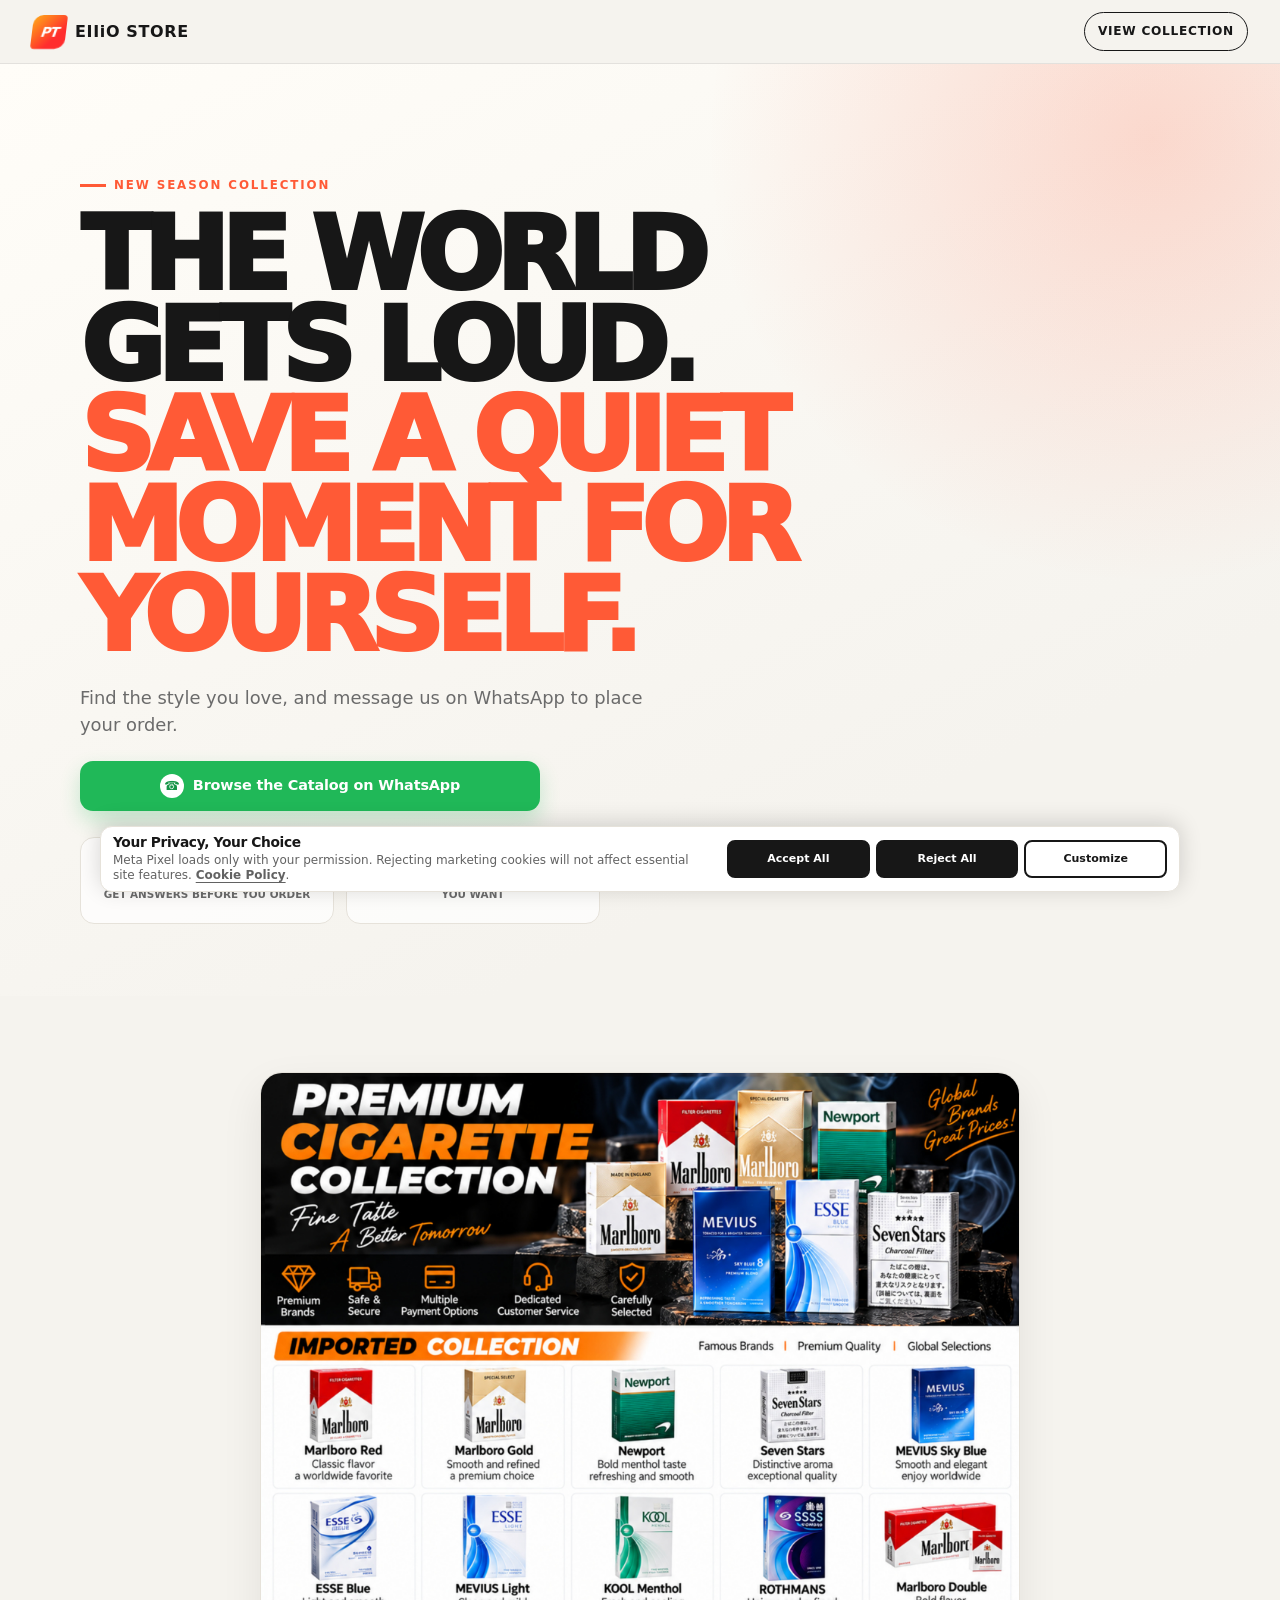
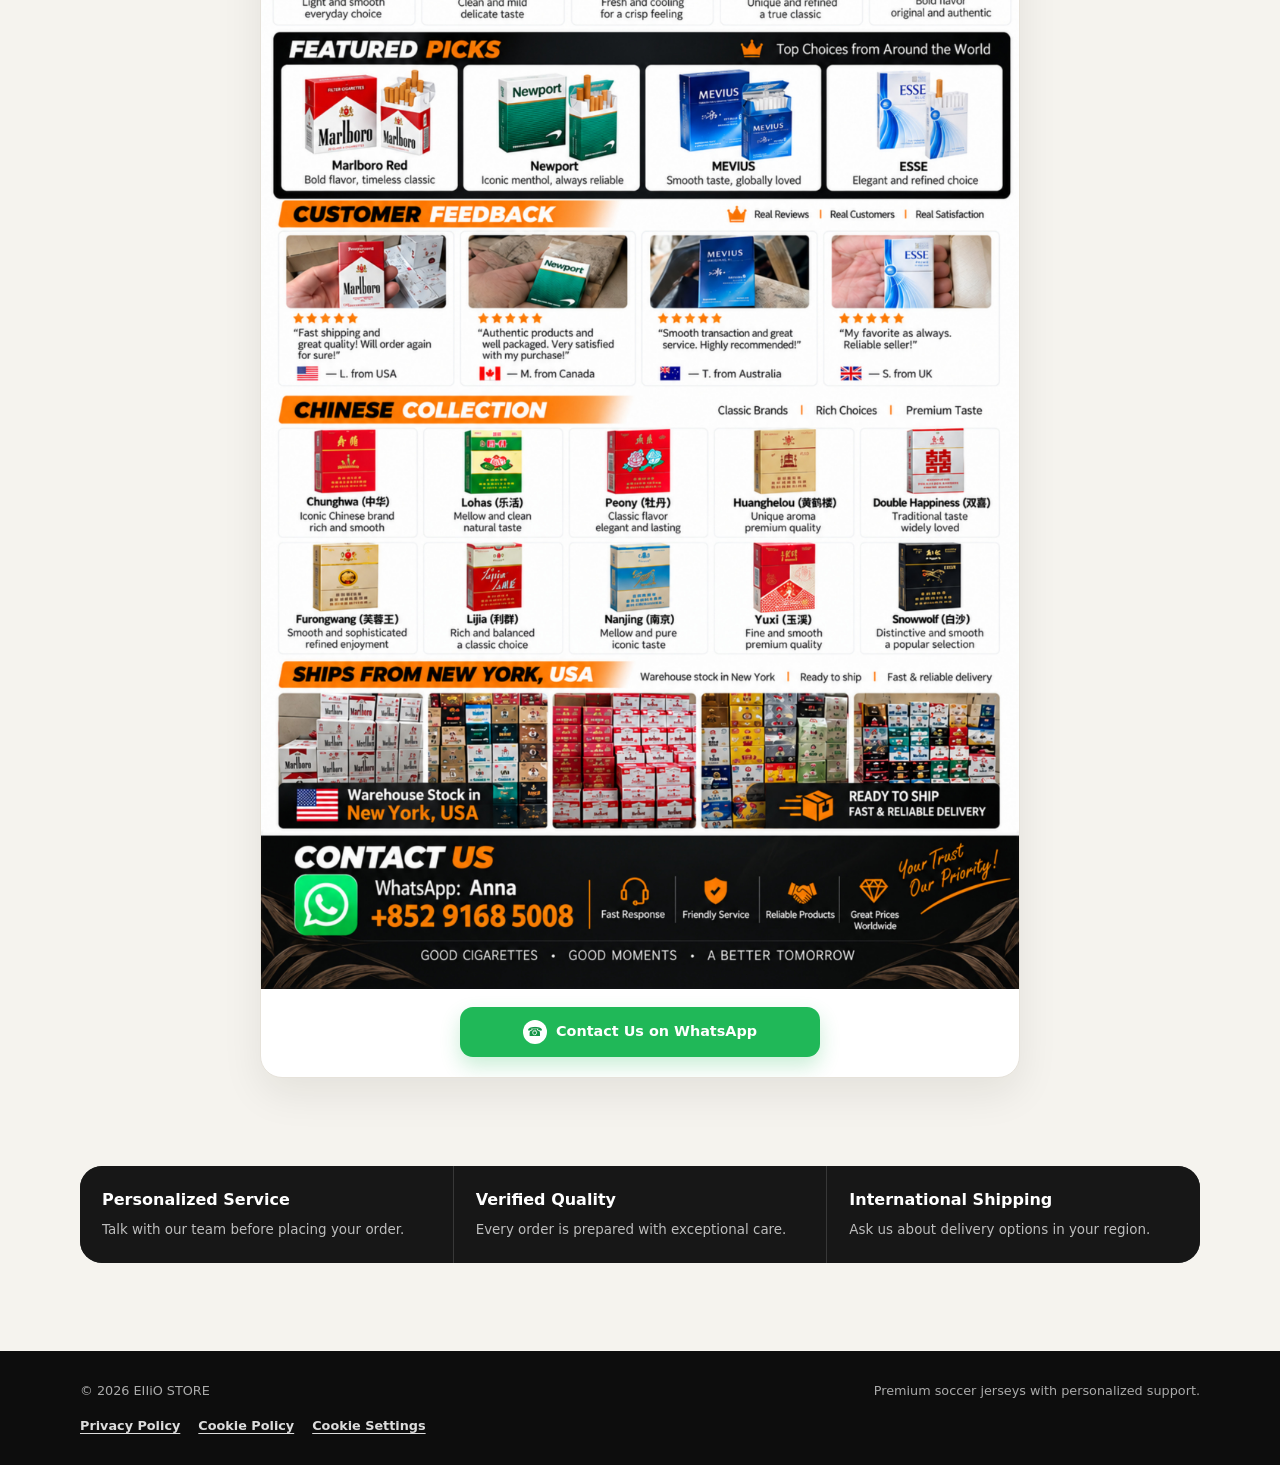
==== commit 9b9556eb: "Update WhatsApp button" ====
--- a/index.html
+++ b/index.html
@@ -232,6 +232,15 @@
 
     .product-card:hover img { transform: scale(1.012); }
 
+    .product-contact {
+      padding: 18px 16px 20px;
+    }
+
+    .product-contact .whatsapp-button {
+      max-width: 360px;
+      margin-inline: auto;
+    }
+
     .whatsapp-button {
       display: flex;
       align-items: center;
@@ -432,6 +441,9 @@
           <div class="product-image-wrap">
             <img src="images/product-01.jpg" alt="Premium soccer jersey and EIIiO STORE service information" loading="eager">
           </div>
+          <div class="product-contact">
+            <a class="whatsapp-button" href="https://wa.me/85291685008?text=Hello!%20I%E2%80%99m%20very%20interested%20in%20your%20products.%20Could%20you%20please%20provide%20me%20with%20more%20detailed%20information%3F" target="_blank" rel="noopener">Contact Us on WhatsApp</a>
+          </div>
         </article>
       </div>
     </section>
